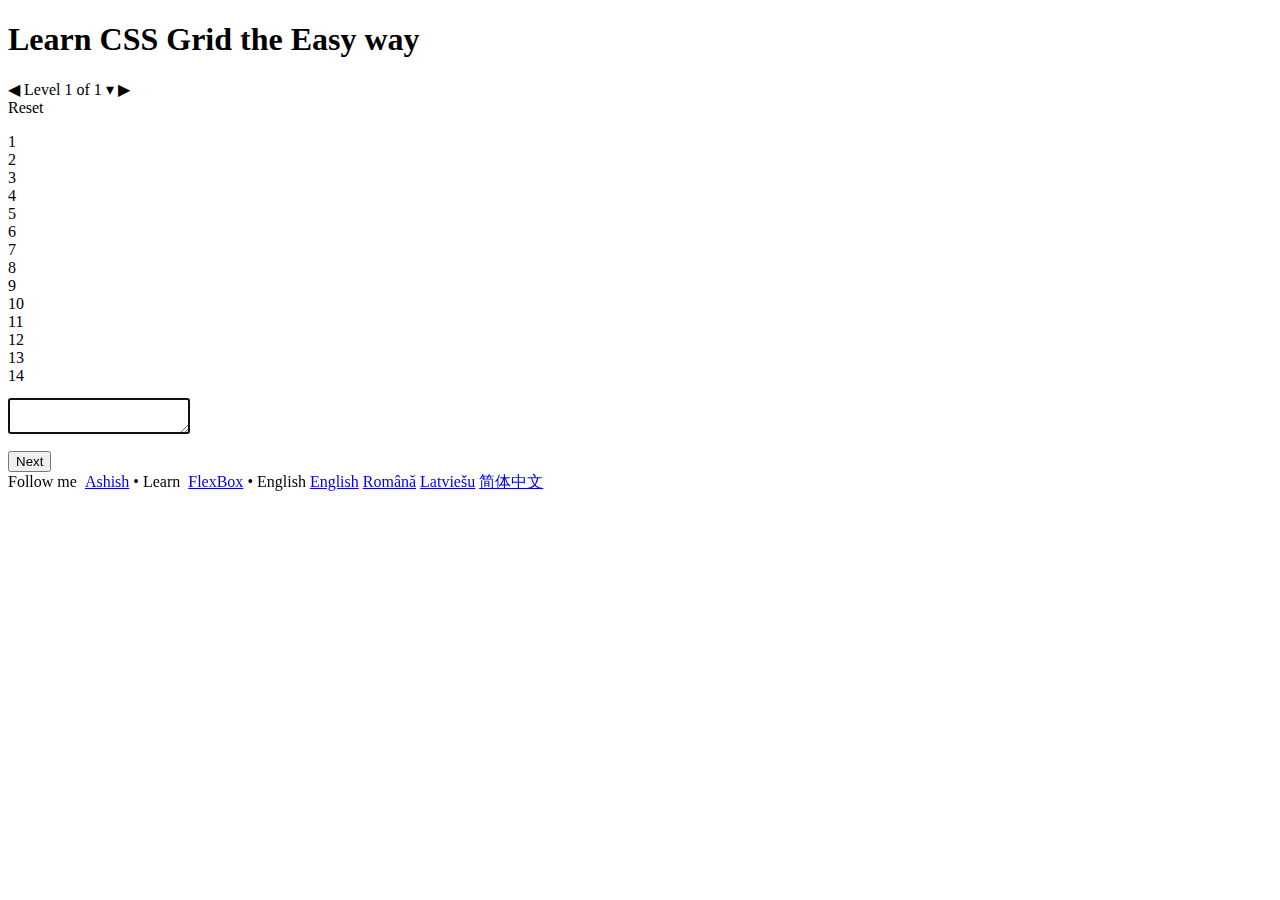
==== cssgrid/index.html @ c7f04685 "Rename cssgridgarden/index.html to cssgrid/index.html" ====
<!doctype html>
<html lang="en">
  
<meta http-equiv="content-type" content="text/html;charset=utf-8" />
<head>
    <meta charset="utf-8">
    <title>Learn CSS Grid the Easy way</title>
    <meta name="viewport" content="width=device-width, initial-scale=1">
    <meta property="og:url"           content="index.html">
    <meta property="og:type"          content="website">
    <meta property="og:title"         content="Grid Garden">
    <meta property="og:description"   content="A game for learning CSS grid layout">
    <meta property="og:image"         content="images/screenshot.png">
    <meta name="twitter:url"          content="index.html">
    <meta name="twitter:title"        content="Grid Garden">
    <meta name="twitter:description"  content="A game for learning CSS grid layout">
    <meta name="twitter:image"        content="images/screenshot.png">
    <link rel="stylesheet" href="node_modules/animate.css/animate.min.css">
    <link href='https://fonts.googleapis.com/css?family=PT+Sans|Autour+One|Source+Code+Pro' rel='stylesheet' type='text/css'>
    <link rel="stylesheet" href="css/style.css">
  </head>
  <body>
    <section id="sidebar">
      <div class="header">
        <div>
          <h1 class="title">Learn CSS Grid the Easy way</h1>
        </div>
        <div id="level-counter">
          <span class="arrow left">◀</span>
          <span id="level-indicator">
            <span id="labelLevel" class="translate">Level</span>
            <span class="current">1</span>
            <span id="labelOf" class="translate">of</span>
            <span class="total">1</span>
            <span class="caret">▾</span>
          </span>
          <span class="arrow right">▶</span>
          <div id="levelsWrapper" class="tooltip">
            <div id="levels"></div>
            <div id="labelReset" class="translate">Reset</div>
          </div>
        </div>
      </div>
      <p id="instructions"></p>
      <div id="editor">
        <div id="css">
          <div class="line-numbers">1<br>2<br>3<br>4<br>5<br>6<br>7<br>8<br>9<br>10<br>11<br>12<br>13<br>14</div>
          <pre id="before"></pre>
          <textarea id="code" autofocus autocapitalize="none"></textarea>
          <pre id="after"></pre>
        </div>
        <button id="next" class="translate">Next</button>
      </div>
     
      <div class="credits">
    
        Follow me &nbsp;<a href="https://www.github.com/whoisashish">Ashish</a> •
        Learn &nbsp;<a href="../">FlexBox</a> •
             <span id="language">
          <span id="languageActive" class="toggle translate">English</span>
          <span class="tooltip">
            <a href="#en">English</a>
  
       
            <a href="#ro">Română</a>
            
            <a href="#lv">Latviešu</a>

            
            <a href="#zh-cn">简体中文</a>
          
          </span>
        </span>
      </div>
       </section>
    <section id="view">
      <div id="board">
        <div id="overlay">
          <span class="plot"></span>
          <span class="plot"></span>
          <span class="plot"></span>
          <span class="plot"></span>
          <span class="plot"></span>
          <span class="plot"></span>
          <span class="plot"></span>
          <span class="plot"></span>
          <span class="plot"></span>
          <span class="plot"></span>
          <span class="plot"></span>
          <span class="plot"></span>
          <span class="plot"></span>
          <span class="plot"></span>
          <span class="plot"></span>
          <span class="plot"></span>
          <span class="plot"></span>
          <span class="plot"></span>
          <span class="plot"></span>
          <span class="plot"></span>
          <span class="plot"></span>
          <span class="plot"></span>
          <span class="plot"></span>
          <span class="plot"></span>
          <span class="plot"></span>
          <span class="plot"></span>
          <span class="plot"></span>
          <span class="plot"></span>
          <span class="plot"></span>
          <span class="plot"></span>
          <span class="plot"></span>
          <span class="plot"></span>
          <span class="plot"></span>
          <span class="plot"></span>
          <span class="plot"></span>
          <span class="plot"></span>
          <span class="plot"></span>
          <span class="plot"></span>
          <span class="plot"></span>
          <span class="plot"></span>
        </div>
        <div id="plants"></div>
        <div id="garden"></div>
        <div id="soil">
          <span class="plot"></span>
          <span class="plot"></span>
          <span class="plot"></span>
          <span class="plot"></span>
          <span class="plot"></span>
          <span class="plot"></span>
          <span class="plot"></span>
          <span class="plot"></span>
          <span class="plot"></span>
          <span class="plot"></span>
          <span class="plot"></span>
          <span class="plot"></span>
          <span class="plot"></span>
          <span class="plot"></span>
          <span class="plot"></span>
          <span class="plot"></span>
          <span class="plot"></span>
          <span class="plot"></span>
          <span class="plot"></span>
          <span class="plot"></span>
          <span class="plot"></span>
          <span class="plot"></span>
          <span class="plot"></span>
          <span class="plot"></span>
          <span class="plot"></span>
          <span class="plot"></span>
          <span class="plot"></span>
          <span class="plot"></span>
          <span class="plot"></span>
          <span class="plot"></span>
          <span class="plot"></span>
          <span class="plot"></span>
          <span class="plot"></span>
          <span class="plot"></span>
          <span class="plot"></span>
          <span class="plot"></span>
          <span class="plot"></span>
          <span class="plot"></span>
          <span class="plot"></span>
          <span class="plot"></span>
        </div>
      </div>
    </section>
    <script src="node_modules/jquery/dist/jquery.min.js"></script>
    <script src="js/levels.js"></script>
    <script src="js/docs.js"></script>
    <script src="js/messages.js"></script>
    <script src="js/game.js"></script>
    <script>
      (function(i,s,o,g,r,a,m){i['GoogleAnalyticsObject']=r;i[r]=i[r]||function(){
      (i[r].q=i[r].q||[]).push(arguments)},i[r].l=1*new Date();a=s.createElement(o),
      m=s.getElementsByTagName(o)[0];a.async=1;a.src=g;m.parentNode.insertBefore(a,m)
      })(window,document,'script','../www.google-analytics.com/analytics.js','ga');

      ga('create', 'UA-23019901-18', 'auto');
      ga('send', 'pageview');
    </script>
    <script>!function(d,s,id){var js,fjs=d.getElementsByTagName(s)[0],p=/^http:/.test(d.location)?'http':'https';if(!d.getElementById(id)){js=d.createElement(s);js.id=id;js.src=p+'://platform.twitter.com/widgets.js';fjs.parentNode.insertBefore(js,fjs);}}(document, 'script', 'twitter-wjs');
    </script>
    <div id="fb-root"></div>
    <script>(function(d, s, id) {
      var js, fjs = d.getElementsByTagName(s)[0];
      if (d.getElementById(id)) return;
      js = d.createElement(s); js.id = id;
      js.src = "../connect.facebook.net/en_US/sdk.js#xfbml=1&version=v2.5&appId=1820320434958041";
      fjs.parentNode.insertBefore(js, fjs);
    }(document, 'script', 'facebook-jssdk'));</script>
  </body>

</html>
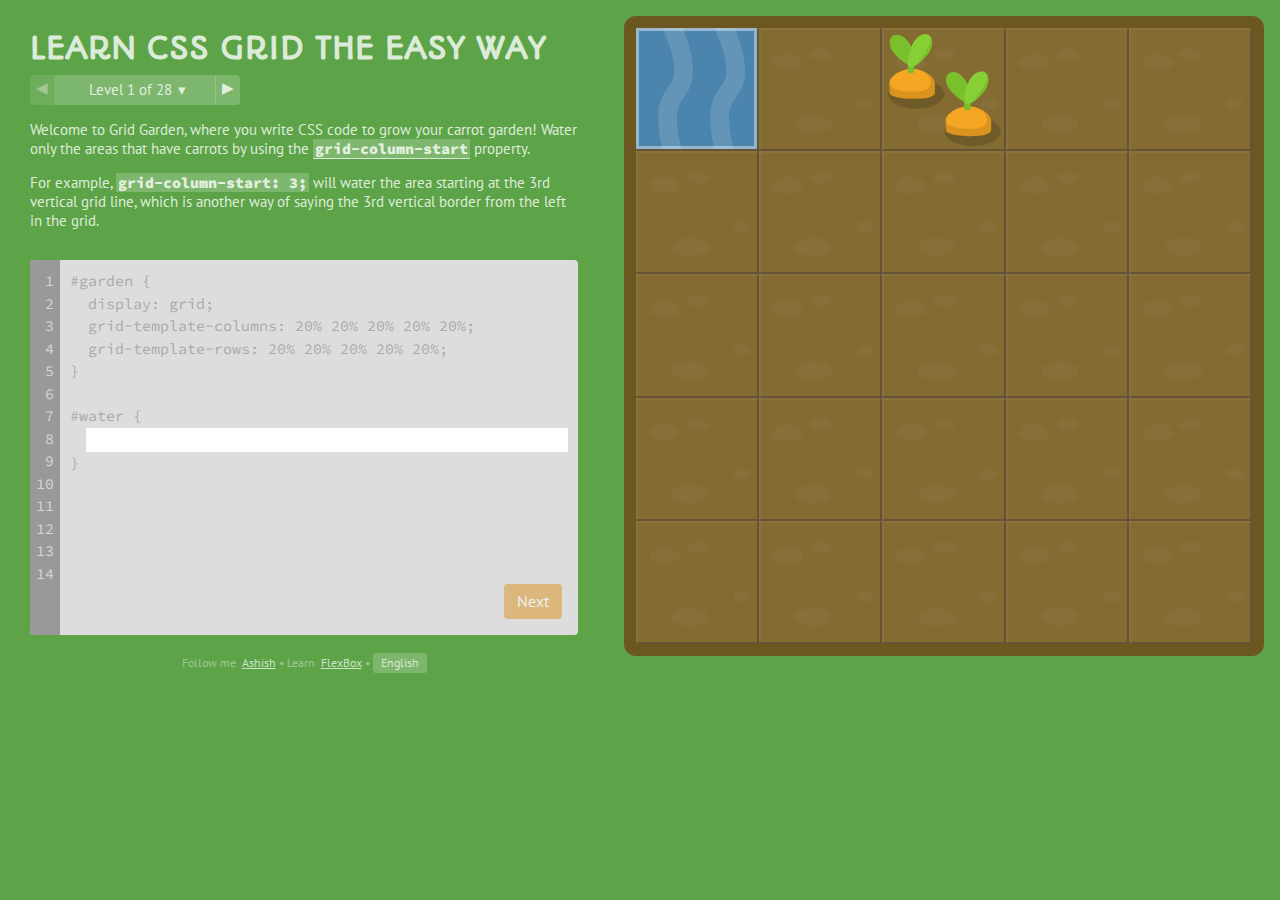
==== commit 97469a31: "Update index.html" ====
--- a/cssgrid/index.html
+++ b/cssgrid/index.html
@@ -5,7 +5,7 @@
 <head>
     <meta charset="utf-8">
     <title>Learn CSS Grid the Easy way</title>
-    <meta name="viewport" content="width=device-width, initial-scale=1">
+    <meta name="viewport" content="width=device-width">
     <meta property="og:url"           content="index.html">
     <meta property="og:type"          content="website">
     <meta property="og:title"         content="Grid Garden">
--- a/cssgrid/css/style.css
+++ b/cssgrid/css/style.css
@@ -0,0 +1,692 @@
+* {
+  box-sizing: border-box;
+}
+
+html, body {
+  min-height: 100%;
+}
+
+html[lang="fa"] #docs,
+html[lang="fa"] #instructions,
+html[lang="fa"] #credits .translate,
+a[href="#fa"] {
+  direction: rtl;
+  font-family: Tahoma, Verdana, Segoe, sans-serif;
+}
+
+body {
+  display: flex;
+  min-width: 600px;
+  margin: 0;
+  background-color: #5DA449;
+  color: rgba(255, 255, 255, 0.8);
+  font-family: 'PT Sans', sans-serif;
+}
+
+#sidebar {
+  width: 50%;
+  min-width: 300px;
+  position: relative;
+  padding: 2em;
+  font-size: 15px;
+}
+
+
+
+#view {
+  min-height: 100vh;
+  padding: 1em;
+}
+
+.header {
+  display: flex;
+  flex-wrap: wrap;
+  margin-top: -0.5rem;
+  justify-content: space-between;
+}
+
+.title {
+  margin: 0.5rem 0 0;
+  text-transform: uppercase;
+  font-family: 'Autour One', cursive;
+  font-size: 30px;
+}
+
+pre {
+  margin: 0;
+  white-space: pre-wrap;
+}
+
+code {
+  padding: 0 2px;
+  background-color: rgba(255, 255, 255, 0.2);
+  font-family: 'Source Code Pro', monospace;
+  font-weight: 900;
+  color: rgba(255, 255, 255, 0.8);
+}
+
+li {
+  line-height: 1.5;
+}
+
+a {
+  color: rgba(255, 255, 255, 0.7);
+}
+
+a:hover {
+  color: #fff;
+}
+
+.help {
+  cursor: pointer;
+  border-bottom: 1px solid rgba(255, 255, 255, 0.7);
+}
+
+.tooltip {
+  position: absolute;
+  display: inline-block;
+  max-width: 300px;
+  padding: 0 1em 1em;
+  background-color: #2c3e50;
+  border-radius: 4px;
+  font-size: 12px;
+  line-height: 1.5;
+  z-index: 60;
+}
+
+.tooltip:after {
+  content: '';
+  position: absolute;
+  top: -12px;
+  left: 12px;
+  width: 0; 
+  height: 0; 
+  border-left: 12px solid transparent;
+  border-right: 12px solid transparent;
+  border-bottom: 12px solid #2c3e50;
+}
+
+.tooltip code {
+  margin-right: 0.5em;
+}
+
+#share {
+  display: none;
+  margin-bottom: 3em;
+  text-align: center;
+}
+
+.fb-like {
+  z-index: 20;
+  vertical-align: top;
+}
+
+.next {
+  display: inline-block;
+  width: 200px;
+  height: 200px;
+  margin: 1em;
+  text-decoration: none;
+  background-size: cover;
+}
+
+.next div {
+  display: flex;
+  height: 100%;
+  justify-content: center;
+  align-items: center;
+}
+
+.next button {
+  color: rgba(255, 255, 255, 0.8);
+  font-family: 'Autour One', cursive;
+  font-weight: bold;
+  text-transform: uppercase;
+}
+
+.next button:hover {
+  color: rgba(255, 255, 255, 1);
+}
+
+.next.flexboxfroggy {
+  background-image: url('../images/next-flexboxfroggy.png');
+}
+
+.next.flexboxfroggy button {
+  background-color: #288A2B;
+}
+
+.next.flexboxfroggy button:hover {
+  background-color: #3FA142;
+}
+
+.next.treehouse {
+  background-image: url('../images/next-treehouse.png');
+}
+
+.next.treehouse button {
+  background-color: #AE7347;
+}
+
+.next.treehouse button:hover {
+  background-color: #C88551;
+}
+
+#editor {
+  position: relative;
+  margin-top: 2em;
+}
+
+#editor,
+pre {
+  font-family: 'Source Code Pro', monospace;
+  font-size: 15px;
+  line-height: 1.5;
+  color: #aaa;
+}
+
+#css {
+  height: 375px;
+  position: relative;
+  padding: 10px 10px 10px 40px;
+  background-color: #ddd;
+  border-radius: 4px;
+  overflow: hidden;
+}
+
+.line-numbers {
+  position: absolute;
+  top: 0;
+  bottom: 0;
+  left: 0;
+  padding: 10px 6px;
+  text-align: right;
+  background-color: #999;
+  color: #D5D5D5;
+}
+
+#code {
+  display: block;
+  width: calc(100% - 16px);
+  height: 24px;
+  margin-left: 16px;
+  border: none;
+  font-family: 'Source Code Pro', monospace;
+  font-size: 16px;
+  outline: none;
+  resize: none;
+  overflow: auto;
+}
+
+#level-counter {
+  position: relative;
+  display: inline-block;
+  height: 30px;
+  margin-top: 0.5rem;
+  font-size: 15px;
+  -webkit-user-select: none;
+  -moz-user-select: none;
+  -ms-user-select: none;
+  user-select: none;
+}
+
+#levelsWrapper {
+  display: none;
+  top: 30px;
+  right: 31px;
+  max-width: 160px;
+  padding: 1em 0.5em;
+  margin-top: 12px;
+  z-index: 80;
+}
+
+#levelsWrapper:after {
+  left: calc(50% - 12px);
+}
+
+#levels {
+  display: flex;
+  flex-wrap: wrap;
+  justify-content: center;
+}
+
+.level-marker {
+  float: left;
+  display: inline-block;
+  width: 30px;
+  height: 30px;
+  margin: 2px;
+  line-height: 26px;
+  background-color: rgba(255, 255, 255, 0.2);
+  border: 2px solid transparent;
+  border-radius: 50%;
+  text-align: center;
+  cursor: pointer;
+}
+
+.level-marker.current,
+.level-marker:hover {
+  border-color: rgba(255, 255, 255, 0.5);
+}
+
+.level-marker.solved {
+  background-color: #228B24;
+  background-color: #5DA449;
+}
+
+#level-indicator,
+.arrow {
+  float: left;
+  height: 30px;
+  background-color: rgba(255, 255, 255, 0.2);
+}
+
+#level-indicator {
+  display: inline-block;
+  width: 160px;
+  line-height: 30px;
+  text-align: center;
+  cursor: pointer;
+}
+
+#labelLevel {
+  margin-left: 5px;
+}
+
+.caret {
+  display: inline-block;
+  margin-left: 2px;
+}
+
+#level-indicator:hover,
+.arrow:not(.disabled):hover {
+  background-color: rgba(255, 255, 255, 0.4);
+}
+
+#labelReset {
+  margin-top: 1em;
+  text-align: center;
+  cursor: pointer;
+}
+
+.arrow {
+  display: inline-block;
+  font-family: 'Comic Sans MS';
+  padding: 0.25em 0.4em 0.2em;
+  cursor: pointer;
+}
+
+.arrow.left {
+  border-right: 1px solid rgba(255, 255, 255, 0.2);
+  border-radius: 4px 0 0 4px;
+}
+
+.arrow.right {
+  border-left: 1px solid rgba(255, 255, 255, 0.2);
+  border-radius: 0 4px 4px 0;
+}
+
+.arrow.left:not(.disabled):hover,
+.arrow.right:not(.disabled):hover {
+  border-color: transparent;
+}
+
+.arrow.disabled {
+  opacity: 0.5;
+}
+
+button {
+  display: inline-block;
+  padding: 0.4em 0.8em;
+  background-color: #D11606;
+  background-color: #DA931E;
+  border: none;
+  border-radius: 4px;
+  font-family: 'PT Sans', sans-serif;
+  font-size: 16px;
+  line-height: 24px;
+  color: #fff;
+  cursor: pointer;
+  -webkit-user-select: none;
+  -moz-user-select: none;
+  -ms-user-select: none;
+  user-select: none;
+  -webkit-appearance: none;
+  appearance: none;
+}
+
+button:active {
+  outline: none;
+}
+
+button:not(.disabled):hover {
+  background-color: #F12D22;
+  background-color: #C97B00;
+}
+
+#next {
+  position: absolute;
+  right: 1em;
+  bottom: 1em;
+  padding-top: 0.3em;
+}
+
+.animation {
+  animation: tada 1s, pulse 2s infinite 2s;
+}
+
+#next.disabled {
+  opacity: 0.5;
+}
+
+.credits {
+  margin-top: 1.5em;
+  line-height: 1.5em;
+  text-align: center;
+  font-size: 12px;
+  color: rgba(255, 255, 255, 0.4);
+}
+
+#language {
+  position: relative;
+}
+
+#language .toggle {
+  display: inline-block;
+  padding: 1px 8px;
+  background-color: rgba(255, 255, 255, 0.2);
+  border-radius: 3px;
+  color: rgba(255, 255, 255, 0.7);
+  cursor: pointer;
+  user-select: none;
+}
+
+#language .toggle:hover {
+  background-color: rgba(255, 255, 255, 0.3);
+}
+
+#language .tooltip {
+  display: none;
+  bottom: 30px;
+  left: 0px;
+  width: 200px;
+  padding: 1em;
+  z-index: 80;
+}
+
+#language .tooltip:after {
+  top: auto;
+  bottom: -12px;
+  border-left: 12px solid transparent;
+  border-right: 12px solid transparent;
+  border-top: 12px solid #2c3e50;
+  border-bottom: none;
+}
+
+#language .tooltip a {
+  padding: 0 2px;
+  font-weight: 900;
+  color: rgba(255, 255, 255, 0.7);
+  white-space: nowrap;
+}
+
+#language .tooltip a:hover {
+  color: #fff;
+}
+
+#board {
+  position: sticky;
+  top: 1em;
+  width: 50vw;
+  height: 50vw;
+  min-width: 300px;
+  min-height: 300px;
+  max-width: calc(100vh - 2em);
+  max-height: calc(100vh - 2em);
+  overflow: hidden;
+  border: 12px solid #6D5720;
+  border-radius: 12px;
+}
+
+#garden,
+#plants,
+#soil,
+#overlay {
+  display: grid;
+  grid-template-columns: 20% 20% 20% 20% 20%;
+  grid-template-rows: 20% 20% 20% 20% 20%;
+  position: absolute;
+  top: 0;
+  left: 0;
+  width: 100%;
+  height: 100%;
+}
+
+#plants {
+  z-index: 30;
+}
+
+#soil {
+  background-color: #523D1F;
+  overflow: hidden;
+}
+
+.plot {
+  width: 100%;
+  height: 100%;
+  background-color: #6F532A;
+  background-color: #836B32;
+  background-image: url('../images/dirt.svg');
+  background-size: calc(10vw - 4px);
+}
+
+#overlay .plot {
+  z-index: 50;
+  background: none;
+  box-shadow: inset 2px 2px 0 rgba(255, 255, 255, 0.05), inset -2px -2px 0 #665235;
+}
+
+#garden {
+  z-index: 20;
+}
+
+.plant,
+.treatment {
+  position: relative;
+  width: 100%;
+  height: 100%;
+  overflow: hidden;
+}
+
+.plant .bg,
+.treatment .bg {
+  width: 100%;
+  height: 100%;
+  background-position: left top;
+  background-size: calc(10vw - 4px);
+}
+
+.treatment .bg {
+  border: 5px solid rgba(255, 255, 255, 0.4);
+  border-width: 3px 5px 5px 3px;
+}
+
+.plant.carrot .bg {
+  background-image: url("../images/carrots.svg");
+}
+
+.plant.weed .bg {
+  background-image: url("../images/weeds.svg");
+}
+
+.plant.carrot.correct .bg {
+  background-image: url("../images/carrots-correct.svg");
+}
+
+.plant.weed.correct .bg {
+  background-image: url("../images/weeds-correct.svg");
+}
+
+.treatment.carrot .bg {
+  background-color: rgba(81, 140, 179, 1);
+  background-image: url("../images/water.svg");
+  animation: scroll 6s linear infinite;
+}
+
+.treatment.weed .bg {
+  background-color: #63393E;
+  background-image: url("../images/poison.svg");
+  animation: scroll 6s linear infinite;
+}
+
+#overlay.win:before {
+  content: '';
+  display: block;
+  position: absolute;
+  top: 18%;
+  left: 41%;
+  width: 8%;
+  height: 8%;
+  background-image: url("../images/froggy.svg");
+  background-size: 100% 100%;
+  background-position: center bottom;
+  background-repeat: no-repeat;
+  z-index: 110;
+  animation: bounce 2s linear infinite;
+}
+
+#overlay.win:after {
+  content: '';
+  position: absolute;
+  top: 0;
+  left: 0;
+  width: 100%;
+  height: 100%;
+  background-image: url("../images/carrots-win.png");
+  background-size: 100% 100%;
+  background-position: center bottom;
+  background-repeat: no-repeat;
+  z-index: 100;
+}
+
+#garden.win {
+  display: none;
+}
+
+.grid-column-start-1 {
+  grid-column-start: 1;
+}
+
+.grid-column-start-2 {
+  grid-column-start: 2;
+}
+
+.grid-column-start-5 {
+  grid-column-start: 5;
+}
+
+.grid-column-end-6 {
+  grid-column-end: 6;
+}
+
+.grid-column-4 {
+  grid-column: 4;
+  grid-row: 1 / 6;
+}
+
+.grid-template-columns-repeat-8-12 {
+  grid-template-columns: repeat(8, 12.5%) !important;
+}
+
+.grid-template-columns-100px-3em-40p {
+  grid-template-columns: 100px 3em 40% !important;
+}
+
+.grid-template-columns-1fr-5fr {
+  grid-template-columns: 1fr 5fr !important;
+}
+
+.grid-template-columns-75px-2fr-1fr {
+  grid-template-columns: 75px 2fr 1fr !important;
+}
+
+.grid-template-columns-50px-1fr-1fr-1fr-50px {
+  grid-template-columns: 50px 1fr 1fr 1fr 50px !important;
+}
+
+.grid-template-rows-50px-0-0-0-1fr {
+  grid-template-rows: 50px 0 0 0 1fr !important;
+}
+
+.grid-template-rows-100p {
+  grid-template-rows: 100% !important;
+}
+
+.grid-template-columns-6 {
+  grid-template-columns: 75px 3fr 2fr !important;
+  grid-template-rows: 100% !important;
+}
+
+.grid-area-1-1-6-2 {
+  grid-area: 1 / 1 / 6 / 2;
+}
+
+.grid-area-5-1-6-6 {
+  grid-area: 5 / 1 / 6 / 6;
+}
+
+.grid-area-1-5-6-6 {
+  grid-area: 1 / 5 / 6 / 6;
+}
+
+.grid-template-2 {
+  grid-template: 1fr 50px / 20% 1fr !important;
+}
+
+@keyframes scroll {
+  0% { background-position: 0 0; }
+  100% { background-position: 0 calc(10vw - 4px); }
+}
+
+@media only screen and (max-width: 767px)  {
+
+  body,
+  #sidebar {
+    font-size: 13px;
+  }
+
+  .title {
+    font-size: 26px;
+  }
+}
+@media only screen and (max-width:1024px){
+  body{
+    display: flex;
+    flex-direction: column;
+    justify-content: center;
+  }
+  #sidebar{
+    width: 100%;
+  }
+  #view{
+  
+    width: 100%;
+    padding: 1.5em;
+    overflow: none;
+  }
+#board {
+  position: relative;
+  top: 1em;
+  width: 100vw;
+  height: 100vw;
+  min-width: 590px;
+  min-height: 590px;
+  max-width: calc(100vh - 2em);
+  max-height: calc(100vh - 2em);
+  overflow: hidden;
+  border: 12px solid #6D5720;
+  border-radius: 12px;
+  right: 1em;
+}
+
+}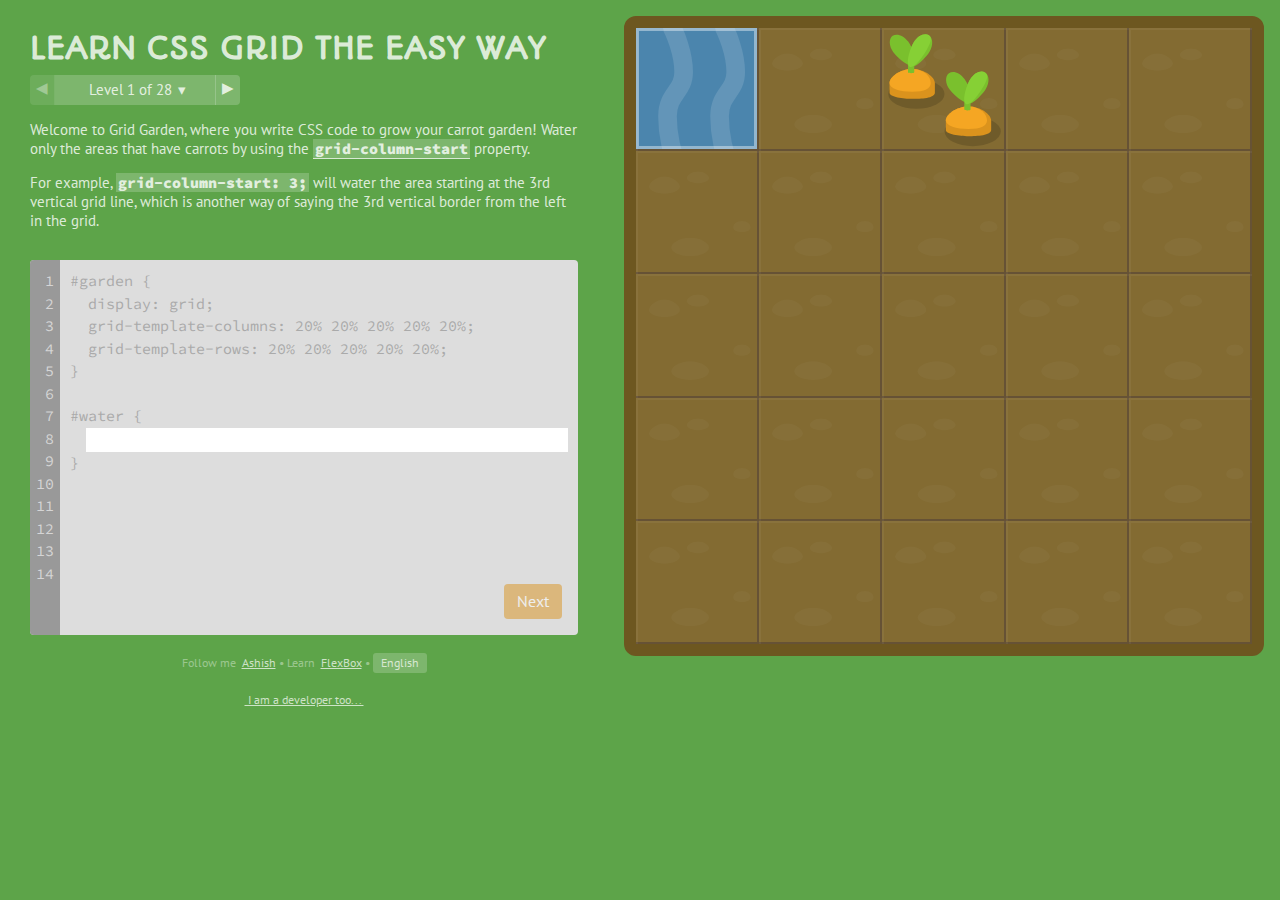
==== commit f251096e: "Update index.html" ====
--- a/cssgrid/index.html
+++ b/cssgrid/index.html
@@ -71,7 +71,7 @@
           
           </span>
         </span>
-      </div>
+      </div><div class="credits"><a href="https://github.com/whoisashish/flex">&nbsp;I am a developer too...&nbsp;</a></div>
        </section>
     <section id="view">
       <div id="board">
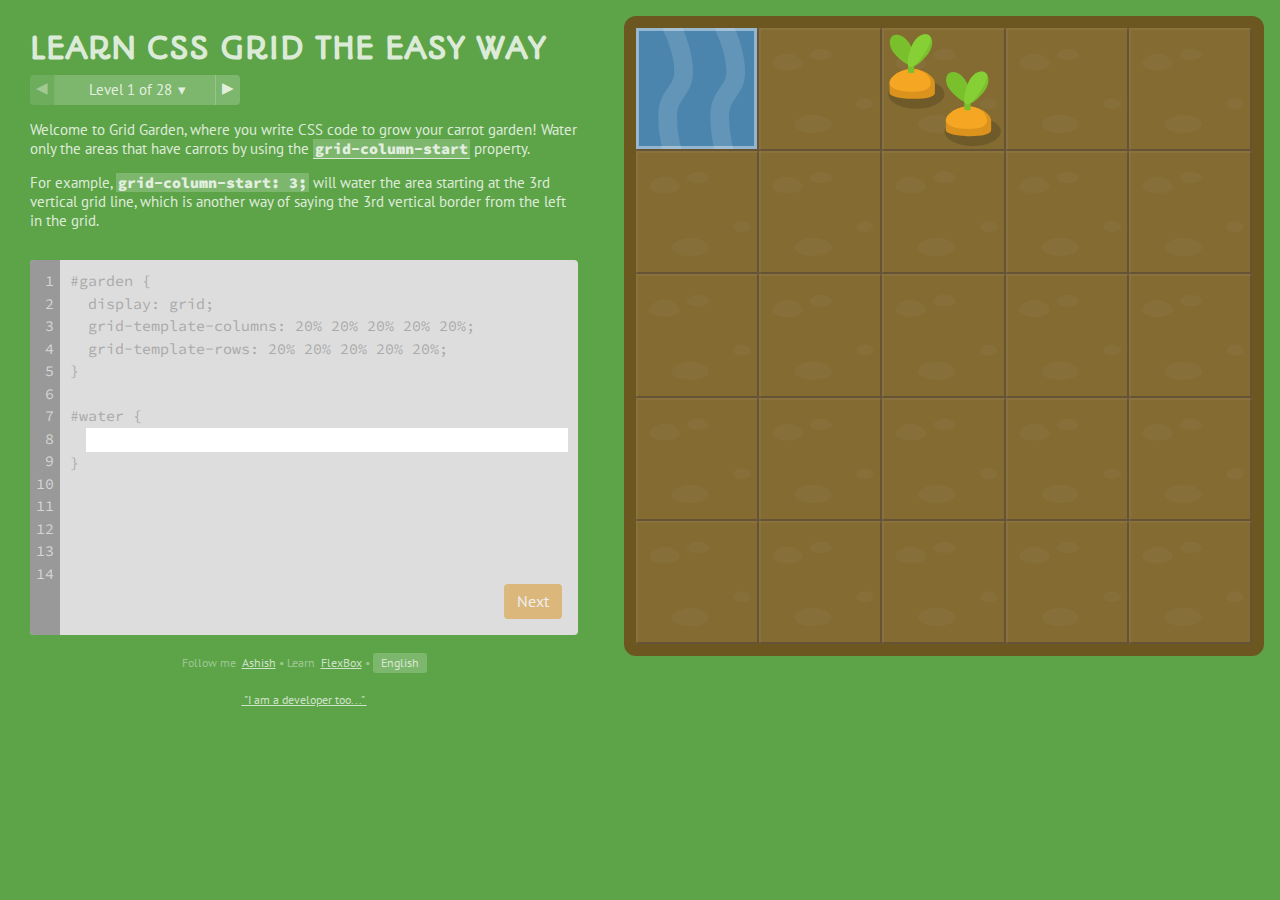
==== commit c9b8e6e8: "Update index.html" ====
--- a/cssgrid/index.html
+++ b/cssgrid/index.html
@@ -17,6 +17,7 @@
     <meta name="twitter:image"        content="images/screenshot.png">
     <link rel="stylesheet" href="node_modules/animate.css/animate.min.css">
     <link href='https://fonts.googleapis.com/css?family=PT+Sans|Autour+One|Source+Code+Pro' rel='stylesheet' type='text/css'>
+  <link rel="icon" href="images/froggy.svg">
     <link rel="stylesheet" href="css/style.css">
   </head>
   <body>
@@ -71,7 +72,7 @@
           
           </span>
         </span>
-      </div><div class="credits"><a href="https://github.com/whoisashish/flex">&nbsp;I am a developer too...&nbsp;</a></div>
+      </div><div class="credits"><a href="https://github.com/whoisashish/flex">&nbsp;"I am a developer too..."&nbsp;</a></div>
        </section>
     <section id="view">
       <div id="board">
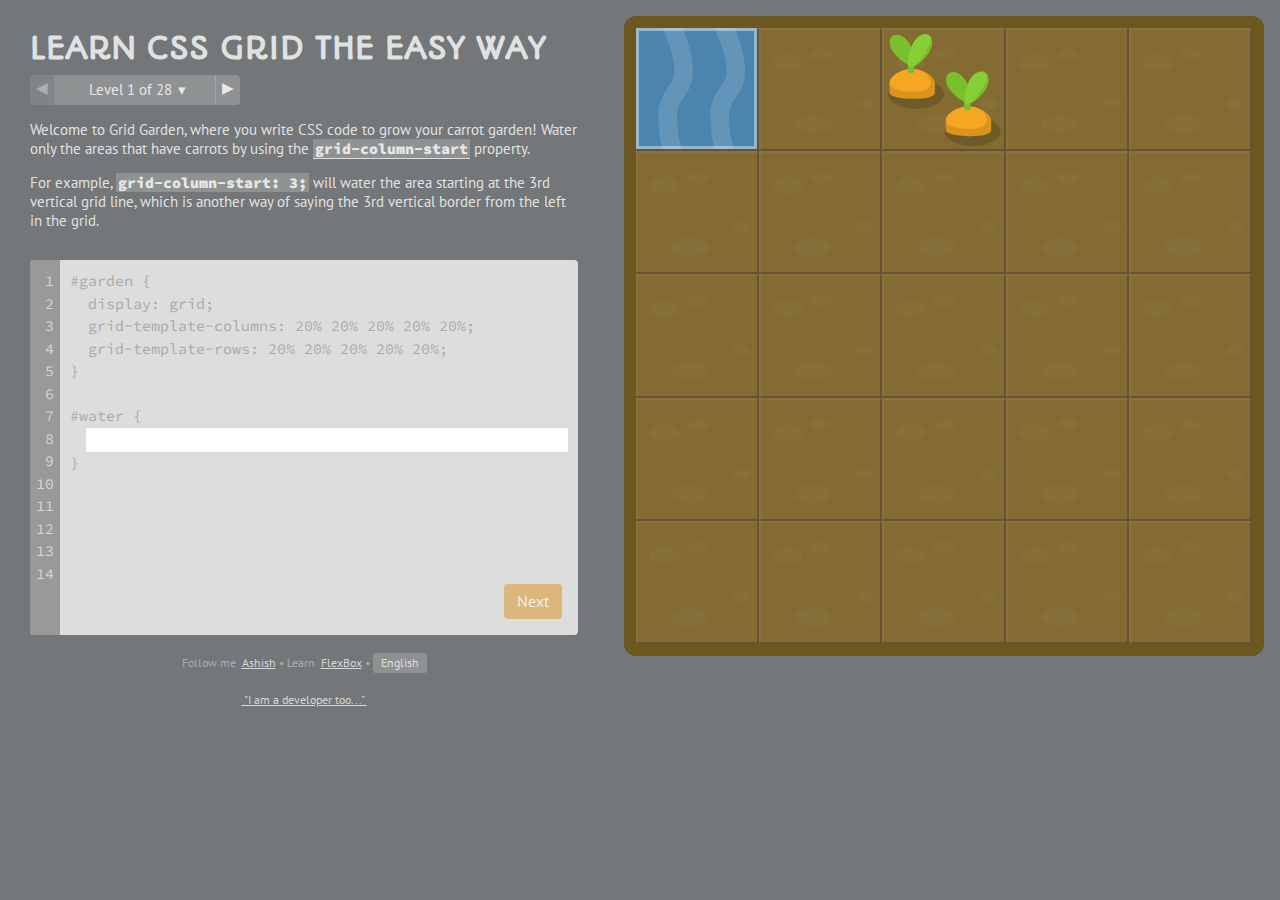
==== commit cff2b323: "Update index.html" ====
--- a/cssgrid/index.html
+++ b/cssgrid/index.html
@@ -6,15 +6,7 @@
     <meta charset="utf-8">
     <title>Learn CSS Grid the Easy way</title>
     <meta name="viewport" content="width=device-width">
-    <meta property="og:url"           content="index.html">
-    <meta property="og:type"          content="website">
-    <meta property="og:title"         content="Grid Garden">
-    <meta property="og:description"   content="A game for learning CSS grid layout">
-    <meta property="og:image"         content="images/screenshot.png">
-    <meta name="twitter:url"          content="index.html">
-    <meta name="twitter:title"        content="Grid Garden">
-    <meta name="twitter:description"  content="A game for learning CSS grid layout">
-    <meta name="twitter:image"        content="images/screenshot.png">
+
     <link rel="stylesheet" href="node_modules/animate.css/animate.min.css">
     <link href='https://fonts.googleapis.com/css?family=PT+Sans|Autour+One|Source+Code+Pro' rel='stylesheet' type='text/css'>
   <link rel="icon" href="images/froggy.svg">
@@ -72,7 +64,7 @@
           
           </span>
         </span>
-      </div><div class="credits"><a href="https://github.com/whoisashish/flex">&nbsp;"I am a developer too..."&nbsp;</a></div>
+      </div><div class="credits"><a href="https://github.com/whoisashish/flex" target="_blank">&nbsp;"I am a developer too..."&nbsp;</a></div>
        </section>
     <section id="view">
       <div id="board">
--- a/cssgrid/css/style.css
+++ b/cssgrid/css/style.css
@@ -18,7 +18,7 @@
   display: flex;
   min-width: 600px;
   margin: 0;
-  background-color: #5DA449;
+  background-color: #737779;
   color: rgba(255, 255, 255, 0.8);
   font-family: 'PT Sans', sans-serif;
 }
@@ -271,7 +271,7 @@
 
 .level-marker.solved {
   background-color: #228B24;
-  background-color: #5DA449;
+  background-color: #737779;
 }
 
 #level-indicator,
